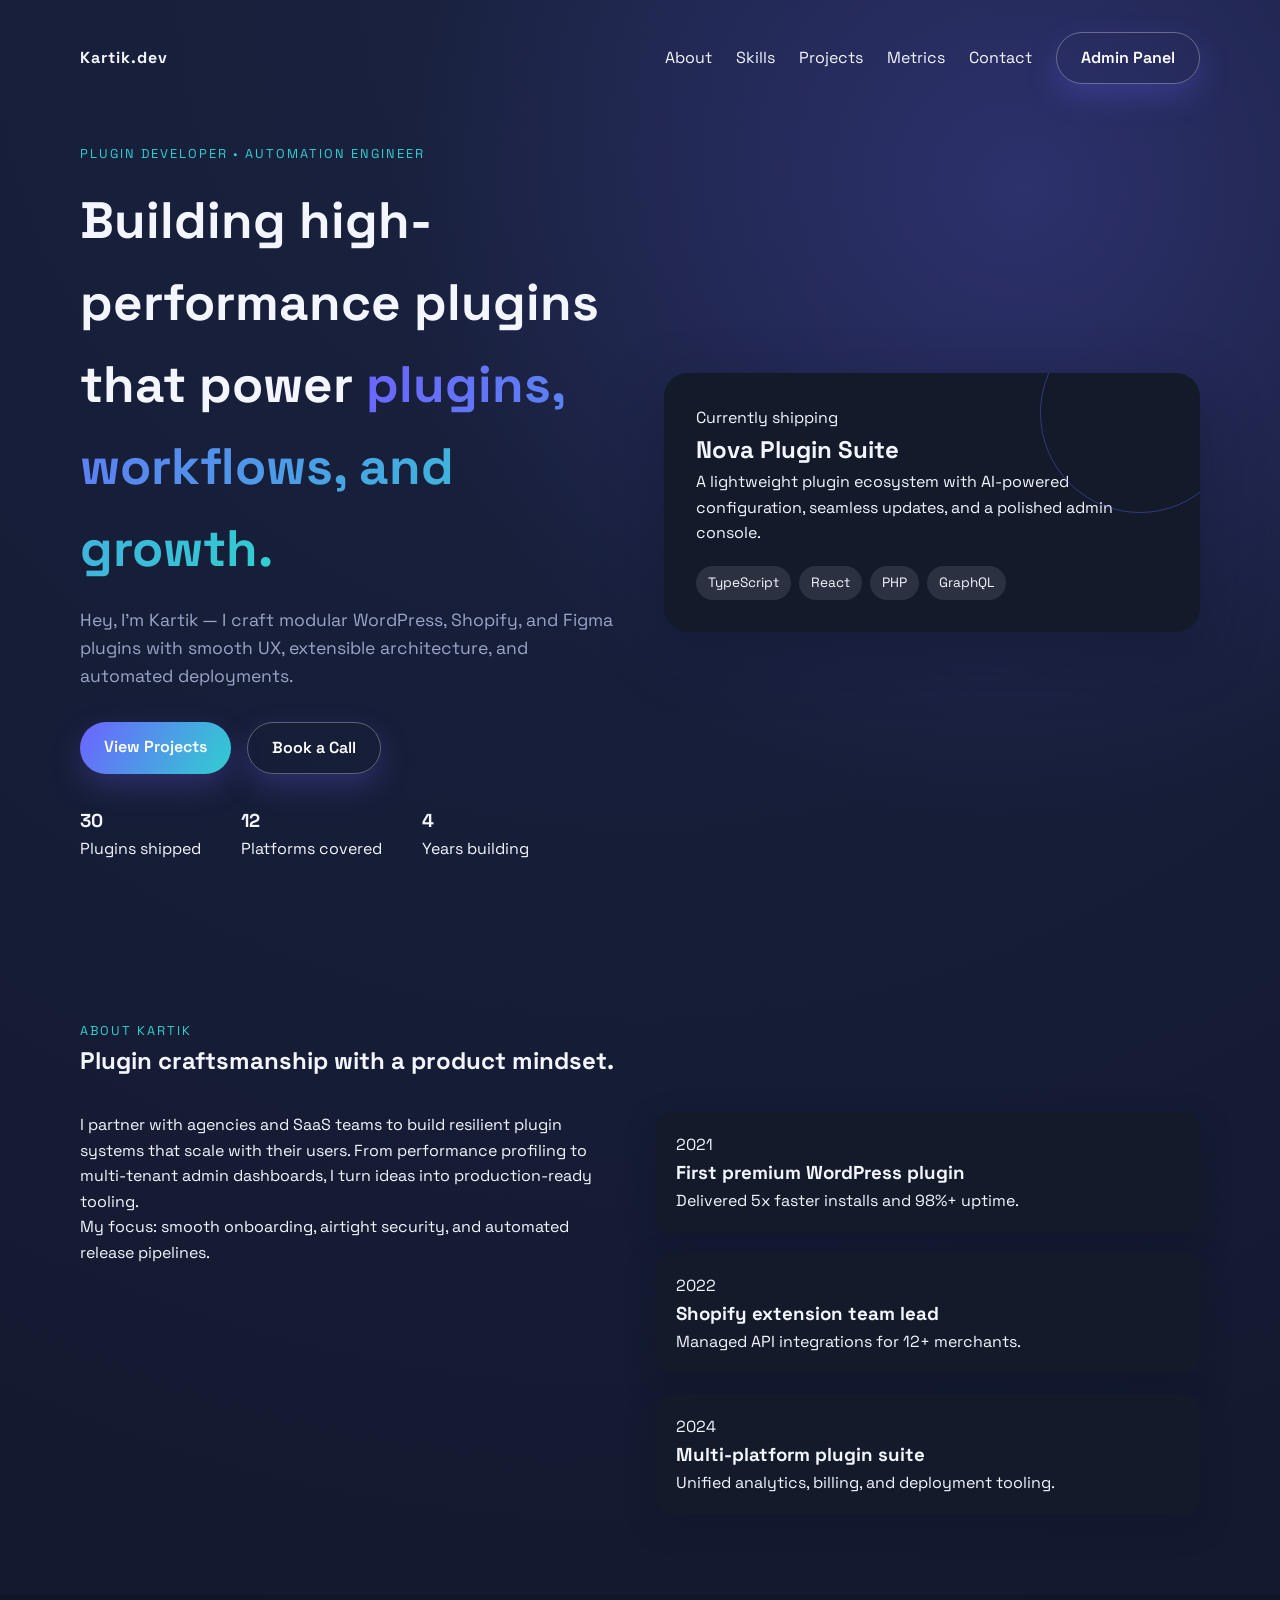
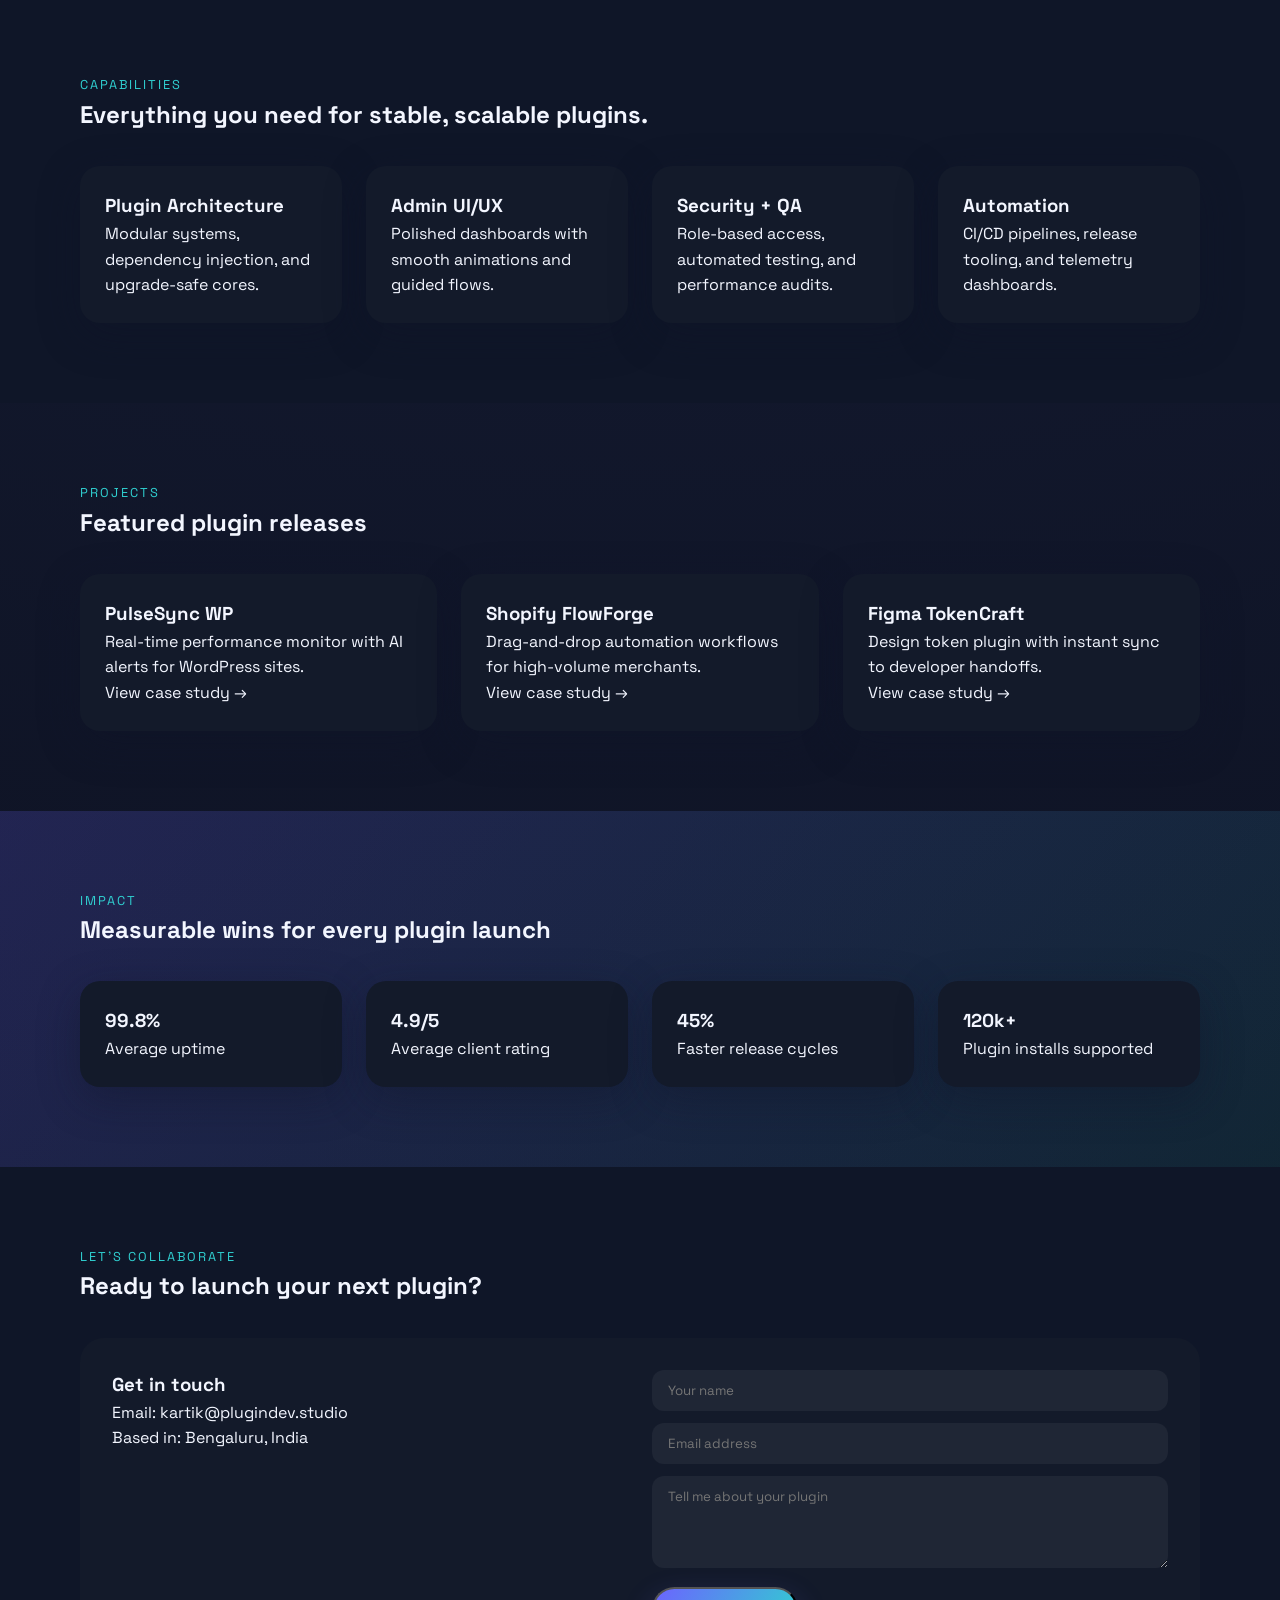
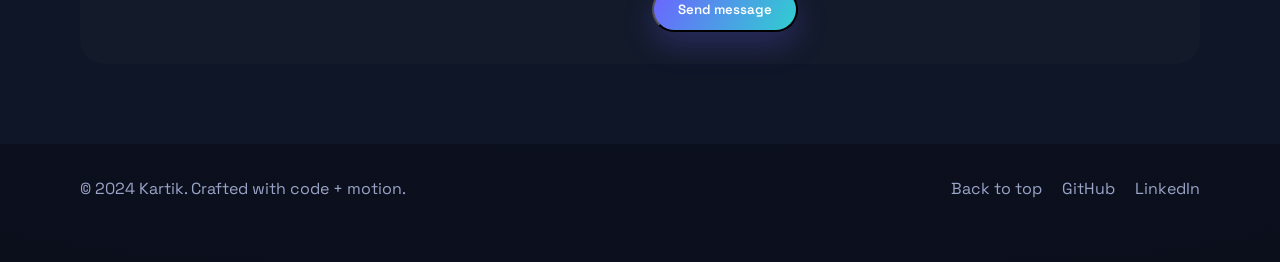
==== index.html @ 2021bc75 "Add plugin developer portfolio site" ====
<!doctype html>
<html lang="en">
  <head>
    <meta charset="UTF-8" />
    <meta name="viewport" content="width=device-width, initial-scale=1" />
    <title>Kartik | Plugin Developer Portfolio</title>
    <link rel="stylesheet" href="styles.css" />
    <link rel="preconnect" href="https://fonts.googleapis.com" />
    <link rel="preconnect" href="https://fonts.gstatic.com" crossorigin />
    <link
      href="https://fonts.googleapis.com/css2?family=Space+Grotesk:wght@400;500;600;700&display=swap"
      rel="stylesheet"
    />
  </head>
  <body>
    <header class="hero" id="top">
      <nav class="nav">
        <div class="logo">Kartik.dev</div>
        <div class="nav-links">
          <a href="#about">About</a>
          <a href="#skills">Skills</a>
          <a href="#projects">Projects</a>
          <a href="#metrics">Metrics</a>
          <a href="#contact">Contact</a>
          <a class="button ghost" href="admin.html">Admin Panel</a>
        </div>
      </nav>
      <div class="hero-content">
        <div class="hero-text">
          <p class="eyebrow">Plugin Developer • Automation Engineer</p>
          <h1>
            Building high-performance plugins that power
            <span class="gradient-text">plugins, workflows, and growth.</span>
          </h1>
          <p class="lead">
            Hey, I’m Kartik — I craft modular WordPress, Shopify, and Figma plugins
            with smooth UX, extensible architecture, and automated deployments.
          </p>
          <div class="hero-actions">
            <a class="button" href="#projects">View Projects</a>
            <a class="button ghost" href="#contact">Book a Call</a>
          </div>
          <div class="hero-stats">
            <div>
              <h3 class="counter" data-target="38">0</h3>
              <p>Plugins shipped</p>
            </div>
            <div>
              <h3 class="counter" data-target="12">0</h3>
              <p>Platforms covered</p>
            </div>
            <div>
              <h3 class="counter" data-target="4">0</h3>
              <p>Years building</p>
            </div>
          </div>
        </div>
        <div class="hero-card">
          <div class="pulse-ring"></div>
          <div class="card-content">
            <p class="card-label">Currently shipping</p>
            <h2>Nova Plugin Suite</h2>
            <p>
              A lightweight plugin ecosystem with AI-powered configuration,
              seamless updates, and a polished admin console.
            </p>
            <div class="badge-group">
              <span>TypeScript</span>
              <span>React</span>
              <span>PHP</span>
              <span>GraphQL</span>
            </div>
          </div>
        </div>
      </div>
    </header>

    <main>
      <section class="section fade-in" id="about">
        <div class="section-header">
          <p class="eyebrow">About Kartik</p>
          <h2>Plugin craftsmanship with a product mindset.</h2>
        </div>
        <div class="about-grid">
          <div>
            <p>
              I partner with agencies and SaaS teams to build resilient plugin
              systems that scale with their users. From performance profiling to
              multi-tenant admin dashboards, I turn ideas into production-ready
              tooling.
            </p>
            <p>
              My focus: smooth onboarding, airtight security, and automated
              release pipelines.
            </p>
          </div>
          <div class="timeline">
            <div class="timeline-item">
              <span>2021</span>
              <h3>First premium WordPress plugin</h3>
              <p>Delivered 5x faster installs and 98%+ uptime.</p>
            </div>
            <div class="timeline-item">
              <span>2022</span>
              <h3>Shopify extension team lead</h3>
              <p>Managed API integrations for 12+ merchants.</p>
            </div>
            <div class="timeline-item">
              <span>2024</span>
              <h3>Multi-platform plugin suite</h3>
              <p>Unified analytics, billing, and deployment tooling.</p>
            </div>
          </div>
        </div>
      </section>

      <section class="section highlight" id="skills">
        <div class="section-header">
          <p class="eyebrow">Capabilities</p>
          <h2>Everything you need for stable, scalable plugins.</h2>
        </div>
        <div class="skills-grid">
          <article class="skill-card">
            <h3>Plugin Architecture</h3>
            <p>Modular systems, dependency injection, and upgrade-safe cores.</p>
          </article>
          <article class="skill-card">
            <h3>Admin UI/UX</h3>
            <p>Polished dashboards with smooth animations and guided flows.</p>
          </article>
          <article class="skill-card">
            <h3>Security + QA</h3>
            <p>Role-based access, automated testing, and performance audits.</p>
          </article>
          <article class="skill-card">
            <h3>Automation</h3>
            <p>CI/CD pipelines, release tooling, and telemetry dashboards.</p>
          </article>
        </div>
      </section>

      <section class="section" id="projects">
        <div class="section-header">
          <p class="eyebrow">Projects</p>
          <h2>Featured plugin releases</h2>
        </div>
        <div class="project-grid">
          <article class="project-card">
            <h3>PulseSync WP</h3>
            <p>Real-time performance monitor with AI alerts for WordPress sites.</p>
            <a href="#contact">View case study →</a>
          </article>
          <article class="project-card">
            <h3>Shopify FlowForge</h3>
            <p>Drag-and-drop automation workflows for high-volume merchants.</p>
            <a href="#contact">View case study →</a>
          </article>
          <article class="project-card">
            <h3>Figma TokenCraft</h3>
            <p>Design token plugin with instant sync to developer handoffs.</p>
            <a href="#contact">View case study →</a>
          </article>
        </div>
      </section>

      <section class="section metrics" id="metrics">
        <div class="section-header">
          <p class="eyebrow">Impact</p>
          <h2>Measurable wins for every plugin launch</h2>
        </div>
        <div class="metrics-grid">
          <div class="metric-card">
            <h3>99.8%</h3>
            <p>Average uptime</p>
          </div>
          <div class="metric-card">
            <h3>4.9/5</h3>
            <p>Average client rating</p>
          </div>
          <div class="metric-card">
            <h3>45%</h3>
            <p>Faster release cycles</p>
          </div>
          <div class="metric-card">
            <h3>120k+</h3>
            <p>Plugin installs supported</p>
          </div>
        </div>
      </section>

      <section class="section contact" id="contact">
        <div class="section-header">
          <p class="eyebrow">Let’s collaborate</p>
          <h2>Ready to launch your next plugin?</h2>
        </div>
        <div class="contact-card">
          <div>
            <h3>Get in touch</h3>
            <p>Email: kartik@plugindev.studio</p>
            <p>Based in: Bengaluru, India</p>
          </div>
          <form>
            <input type="text" placeholder="Your name" />
            <input type="email" placeholder="Email address" />
            <textarea rows="4" placeholder="Tell me about your plugin"></textarea>
            <button class="button" type="submit">Send message</button>
          </form>
        </div>
      </section>
    </main>

    <footer class="footer">
      <p>© 2024 Kartik. Crafted with code + motion.</p>
      <div class="footer-links">
        <a href="#top">Back to top</a>
        <a href="https://github.com/">GitHub</a>
        <a href="https://www.linkedin.com/">LinkedIn</a>
      </div>
    </footer>

    <script src="script.js"></script>
  </body>
</html>
---- styles.css ----
:root {
  --bg: #0b0f1c;
  --card: #131a2a;
  --accent: #6c63ff;
  --accent-2: #30cfd0;
  --text: #f3f6ff;
  --muted: #9aa4c7;
  --shadow: rgba(15, 20, 40, 0.4);
}

* {
  box-sizing: border-box;
  margin: 0;
  padding: 0;
  font-family: "Space Grotesk", sans-serif;
}

body {
  background: radial-gradient(circle at top, #1a2240, var(--bg));
  color: var(--text);
  line-height: 1.6;
}

a {
  color: inherit;
  text-decoration: none;
}

.hero {
  min-height: 90vh;
  padding: 32px 80px 80px;
  position: relative;
  overflow: hidden;
}

.hero::after {
  content: "";
  position: absolute;
  inset: 0;
  background: radial-gradient(circle at 80% 20%, rgba(108, 99, 255, 0.25), transparent 50%);
  z-index: 0;
}

.nav {
  position: relative;
  z-index: 2;
  display: flex;
  align-items: center;
  justify-content: space-between;
  margin-bottom: 60px;
}

.logo {
  font-weight: 700;
  letter-spacing: 1px;
}

.nav-links {
  display: flex;
  gap: 24px;
  align-items: center;
}

.button {
  padding: 12px 24px;
  border-radius: 999px;
  background: linear-gradient(120deg, var(--accent), var(--accent-2));
  color: white;
  font-weight: 600;
  box-shadow: 0 12px 30px rgba(108, 99, 255, 0.25);
  transition: transform 0.3s ease, box-shadow 0.3s ease;
}

.button:hover {
  transform: translateY(-3px) scale(1.02);
  box-shadow: 0 16px 40px rgba(48, 207, 208, 0.35);
}

.button.ghost {
  background: transparent;
  border: 1px solid rgba(255, 255, 255, 0.3);
}

.hero-content {
  position: relative;
  z-index: 2;
  display: grid;
  grid-template-columns: repeat(auto-fit, minmax(280px, 1fr));
  gap: 48px;
  align-items: center;
}

.hero-text h1 {
  font-size: clamp(2.5rem, 4vw, 4rem);
  margin: 16px 0;
}

.gradient-text {
  background: linear-gradient(120deg, var(--accent), var(--accent-2));
  -webkit-background-clip: text;
  color: transparent;
}

.lead {
  font-size: 1.1rem;
  color: var(--muted);
}

.hero-actions {
  margin: 32px 0;
  display: flex;
  gap: 16px;
}

.hero-stats {
  display: flex;
  gap: 40px;
}

.hero-card {
  position: relative;
  background: var(--card);
  padding: 32px;
  border-radius: 24px;
  box-shadow: 0 20px 60px var(--shadow);
  overflow: hidden;
}

.pulse-ring {
  position: absolute;
  width: 200px;
  height: 200px;
  border-radius: 50%;
  border: 1px solid rgba(108, 99, 255, 0.4);
  top: -60px;
  right: -40px;
  animation: pulse 3s infinite;
}

.badge-group {
  display: flex;
  flex-wrap: wrap;
  gap: 8px;
  margin-top: 20px;
}

.badge-group span {
  padding: 6px 12px;
  border-radius: 999px;
  background: rgba(255, 255, 255, 0.1);
  font-size: 0.85rem;
}

.section {
  padding: 80px;
}

.section.highlight {
  background: #0f1628;
}

.section-header {
  margin-bottom: 32px;
}

.eyebrow {
  text-transform: uppercase;
  font-size: 0.8rem;
  letter-spacing: 2px;
  color: var(--accent-2);
}

.about-grid {
  display: grid;
  grid-template-columns: repeat(auto-fit, minmax(260px, 1fr));
  gap: 32px;
}

.timeline {
  display: grid;
  gap: 20px;
}

.timeline-item {
  background: var(--card);
  padding: 20px;
  border-radius: 16px;
  box-shadow: 0 10px 30px var(--shadow);
  transition: transform 0.3s ease;
}

.timeline-item:hover {
  transform: translateY(-6px);
}

.skills-grid,
.project-grid,
.metrics-grid {
  display: grid;
  grid-template-columns: repeat(auto-fit, minmax(220px, 1fr));
  gap: 24px;
}

.skill-card,
.project-card,
.metric-card {
  background: var(--card);
  padding: 24px;
  border-radius: 20px;
  box-shadow: 0 12px 40px var(--shadow);
  transition: transform 0.3s ease, border 0.3s ease;
  border: 1px solid transparent;
}

.skill-card:hover,
.project-card:hover,
.metric-card:hover {
  transform: translateY(-8px);
  border-color: rgba(108, 99, 255, 0.5);
}

.metrics {
  background: linear-gradient(130deg, rgba(108, 99, 255, 0.2), rgba(48, 207, 208, 0.1));
}

.contact {
  background: #0f1628;
}

.contact-card {
  display: grid;
  grid-template-columns: repeat(auto-fit, minmax(240px, 1fr));
  gap: 24px;
  background: var(--card);
  padding: 32px;
  border-radius: 24px;
}

.contact input,
.contact textarea {
  width: 100%;
  margin-bottom: 12px;
  padding: 12px 16px;
  border-radius: 12px;
  border: none;
  background: rgba(255, 255, 255, 0.05);
  color: var(--text);
}

.footer {
  padding: 32px 80px 60px;
  display: flex;
  justify-content: space-between;
  color: var(--muted);
}

.footer-links {
  display: flex;
  gap: 20px;
}

.fade-in {
  opacity: 0;
  transform: translateY(20px);
  transition: opacity 0.6s ease, transform 0.6s ease;
}

.fade-in.show {
  opacity: 1;
  transform: translateY(0);
}

.admin-body {
  padding: 40px 80px;
  background: linear-gradient(160deg, #0d1224, #111a33);
}

.admin-header {
  display: flex;
  justify-content: space-between;
  align-items: flex-start;
  gap: 24px;
  margin-bottom: 40px;
}

.admin-grid {
  display: grid;
  grid-template-columns: repeat(auto-fit, minmax(220px, 1fr));
  gap: 24px;
  margin-bottom: 40px;
}

.admin-card {
  background: var(--card);
  padding: 24px;
  border-radius: 18px;
  box-shadow: 0 12px 30px var(--shadow);
}

.admin-card .big {
  font-size: 2rem;
  margin: 8px 0;
}

.admin-card .muted {
  color: var(--muted);
}

.admin-table .table {
  background: var(--card);
  border-radius: 16px;
  overflow: hidden;
}

.table-row {
  display: grid;
  grid-template-columns: repeat(4, 1fr);
  padding: 16px 24px;
  border-bottom: 1px solid rgba(255, 255, 255, 0.05);
}

.table-row.header {
  background: rgba(255, 255, 255, 0.05);
  font-weight: 600;
}

.status {
  padding: 4px 10px;
  border-radius: 999px;
  font-size: 0.8rem;
  width: fit-content;
}

.status.success {
  background: rgba(48, 207, 208, 0.2);
  color: #30cfd0;
}

.status.warning {
  background: rgba(255, 190, 92, 0.2);
  color: #ffbe5c;
}

.status.info {
  background: rgba(108, 99, 255, 0.2);
  color: #6c63ff;
}

@keyframes pulse {
  0% {
    transform: scale(1);
    opacity: 0.7;
  }
  70% {
    transform: scale(1.2);
    opacity: 0.2;
  }
  100% {
    transform: scale(1.5);
    opacity: 0;
  }
}

@media (max-width: 900px) {
  .hero,
  .section,
  .footer,
  .admin-body {
    padding: 32px 24px;
  }

  .nav {
    flex-direction: column;
    align-items: flex-start;
    gap: 16px;
  }

  .hero-actions {
    flex-direction: column;
  }

  .hero-stats {
    flex-direction: column;
    gap: 16px;
  }

  .footer {
    flex-direction: column;
    gap: 16px;
  }
}
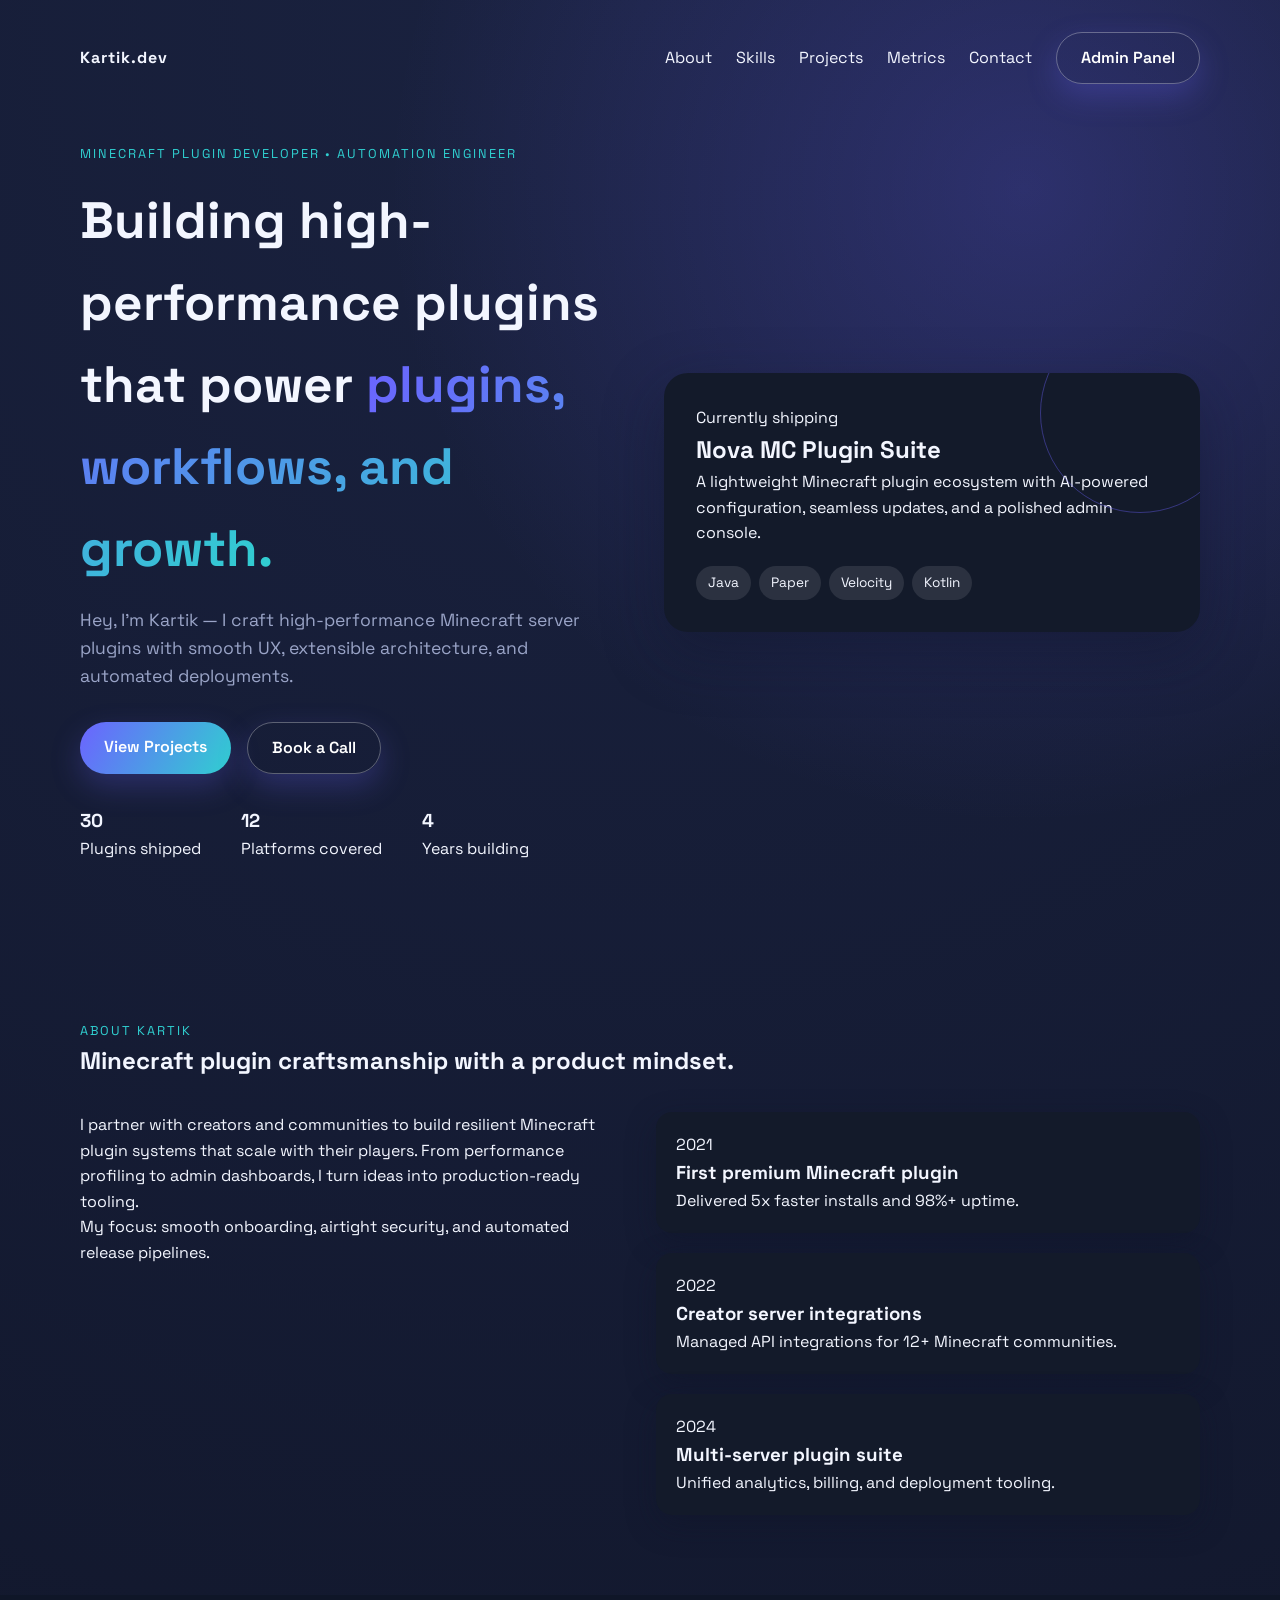
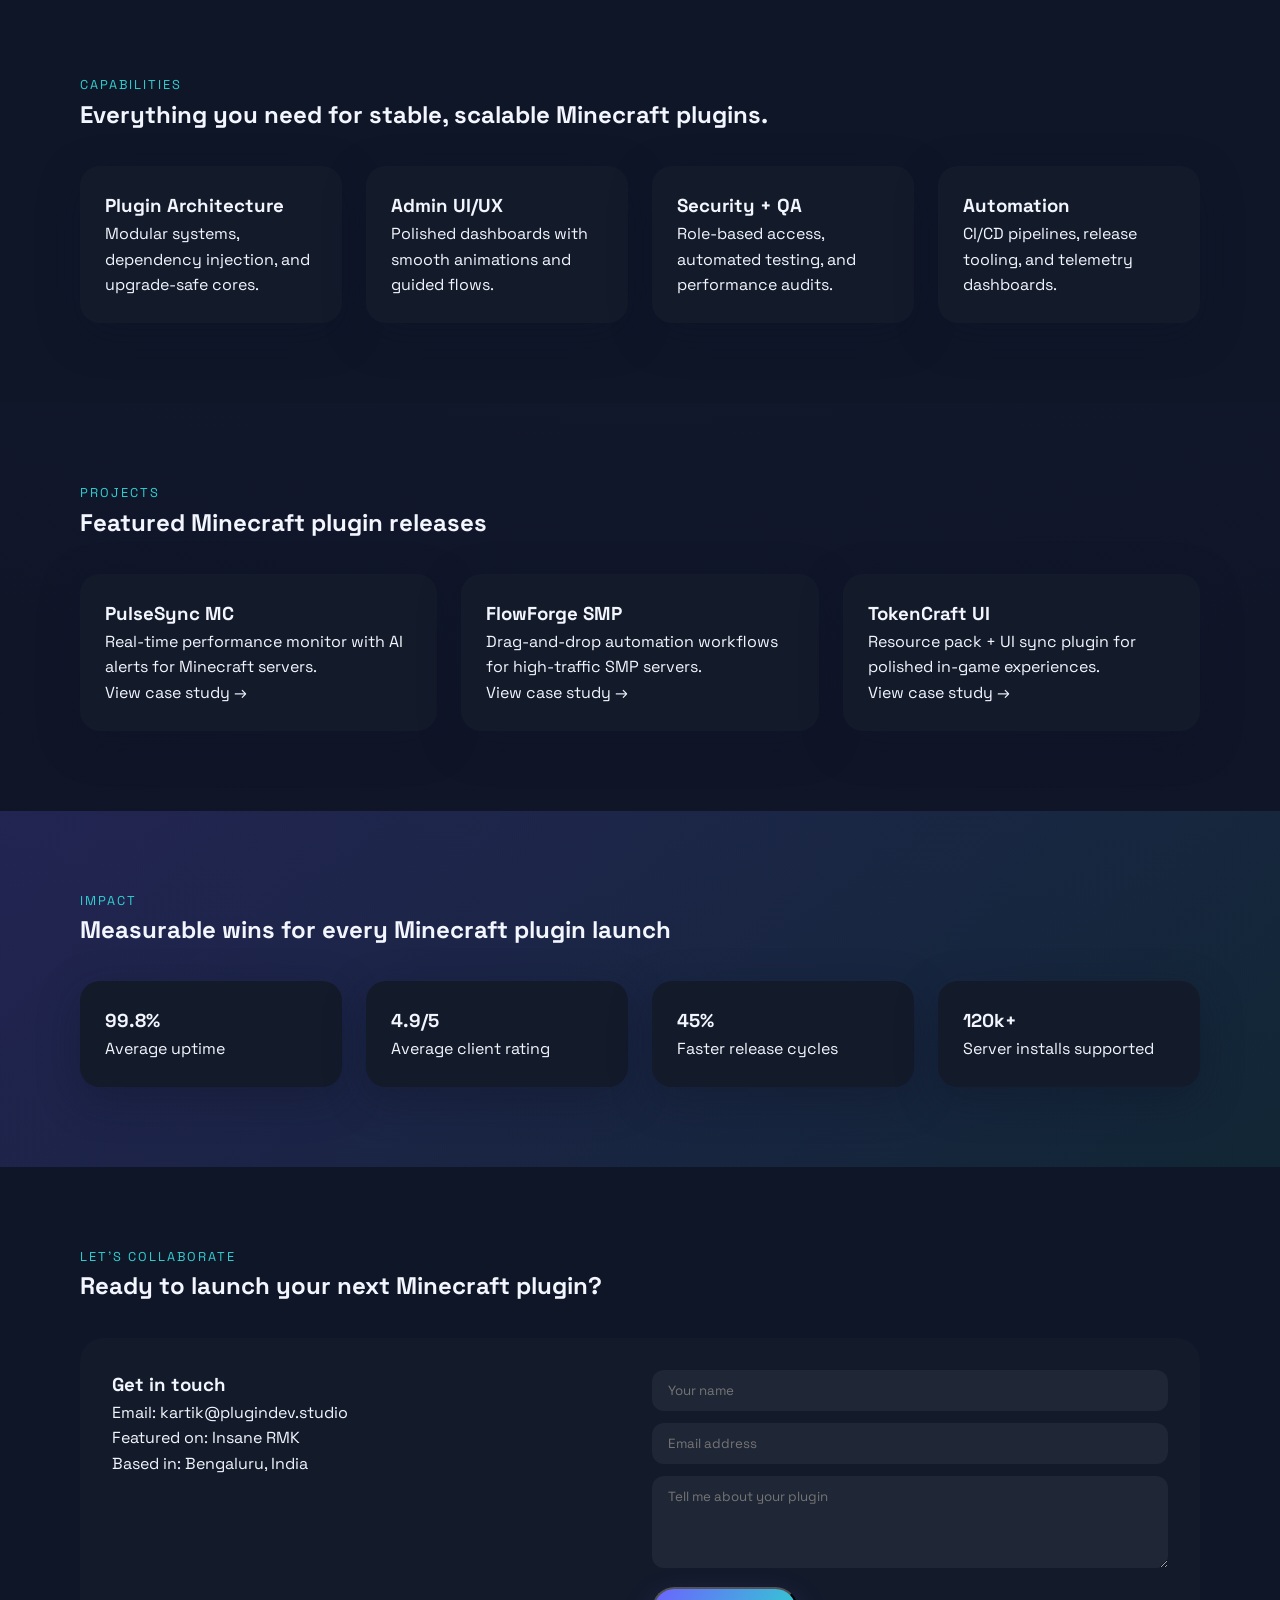
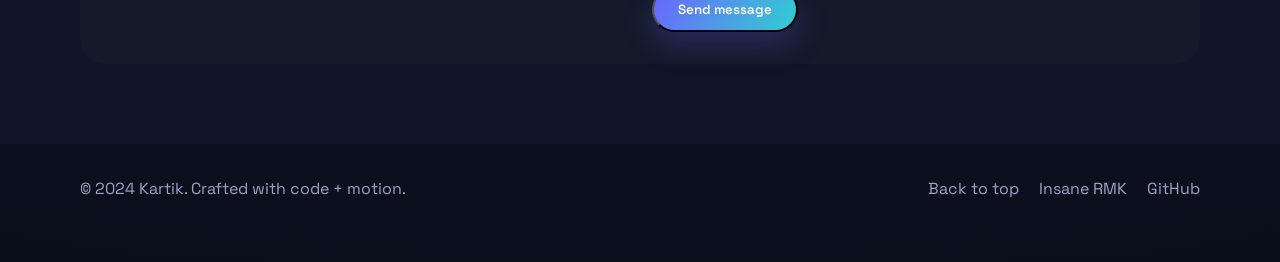
==== commit c7bd8e7b: "Refine portfolio for Minecraft plugins" ====
--- a/index.html
+++ b/index.html
@@ -27,13 +27,13 @@
       </nav>
       <div class="hero-content">
         <div class="hero-text">
-          <p class="eyebrow">Plugin Developer • Automation Engineer</p>
+          <p class="eyebrow">Minecraft Plugin Developer • Automation Engineer</p>
           <h1>
             Building high-performance plugins that power
             <span class="gradient-text">plugins, workflows, and growth.</span>
           </h1>
           <p class="lead">
-            Hey, I’m Kartik — I craft modular WordPress, Shopify, and Figma plugins
+            Hey, I’m Kartik — I craft high-performance Minecraft server plugins
             with smooth UX, extensible architecture, and automated deployments.
           </p>
           <div class="hero-actions">
@@ -59,16 +59,16 @@
           <div class="pulse-ring"></div>
           <div class="card-content">
             <p class="card-label">Currently shipping</p>
-            <h2>Nova Plugin Suite</h2>
+            <h2>Nova MC Plugin Suite</h2>
             <p>
-              A lightweight plugin ecosystem with AI-powered configuration,
+              A lightweight Minecraft plugin ecosystem with AI-powered configuration,
               seamless updates, and a polished admin console.
             </p>
             <div class="badge-group">
-              <span>TypeScript</span>
-              <span>React</span>
-              <span>PHP</span>
-              <span>GraphQL</span>
+              <span>Java</span>
+              <span>Paper</span>
+              <span>Velocity</span>
+              <span>Kotlin</span>
             </div>
           </div>
         </div>
@@ -79,15 +79,14 @@
       <section class="section fade-in" id="about">
         <div class="section-header">
           <p class="eyebrow">About Kartik</p>
-          <h2>Plugin craftsmanship with a product mindset.</h2>
+          <h2>Minecraft plugin craftsmanship with a product mindset.</h2>
         </div>
         <div class="about-grid">
           <div>
             <p>
-              I partner with agencies and SaaS teams to build resilient plugin
-              systems that scale with their users. From performance profiling to
-              multi-tenant admin dashboards, I turn ideas into production-ready
-              tooling.
+              I partner with creators and communities to build resilient Minecraft
+              plugin systems that scale with their players. From performance profiling
+              to admin dashboards, I turn ideas into production-ready tooling.
             </p>
             <p>
               My focus: smooth onboarding, airtight security, and automated
@@ -97,17 +96,17 @@
           <div class="timeline">
             <div class="timeline-item">
               <span>2021</span>
-              <h3>First premium WordPress plugin</h3>
+              <h3>First premium Minecraft plugin</h3>
               <p>Delivered 5x faster installs and 98%+ uptime.</p>
             </div>
             <div class="timeline-item">
               <span>2022</span>
-              <h3>Shopify extension team lead</h3>
-              <p>Managed API integrations for 12+ merchants.</p>
+              <h3>Creator server integrations</h3>
+              <p>Managed API integrations for 12+ Minecraft communities.</p>
             </div>
             <div class="timeline-item">
               <span>2024</span>
-              <h3>Multi-platform plugin suite</h3>
+              <h3>Multi-server plugin suite</h3>
               <p>Unified analytics, billing, and deployment tooling.</p>
             </div>
           </div>
@@ -117,7 +116,7 @@
       <section class="section highlight" id="skills">
         <div class="section-header">
           <p class="eyebrow">Capabilities</p>
-          <h2>Everything you need for stable, scalable plugins.</h2>
+          <h2>Everything you need for stable, scalable Minecraft plugins.</h2>
         </div>
         <div class="skills-grid">
           <article class="skill-card">
@@ -142,22 +141,22 @@
       <section class="section" id="projects">
         <div class="section-header">
           <p class="eyebrow">Projects</p>
-          <h2>Featured plugin releases</h2>
+          <h2>Featured Minecraft plugin releases</h2>
         </div>
         <div class="project-grid">
           <article class="project-card">
-            <h3>PulseSync WP</h3>
-            <p>Real-time performance monitor with AI alerts for WordPress sites.</p>
+            <h3>PulseSync MC</h3>
+            <p>Real-time performance monitor with AI alerts for Minecraft servers.</p>
             <a href="#contact">View case study →</a>
           </article>
           <article class="project-card">
-            <h3>Shopify FlowForge</h3>
-            <p>Drag-and-drop automation workflows for high-volume merchants.</p>
+            <h3>FlowForge SMP</h3>
+            <p>Drag-and-drop automation workflows for high-traffic SMP servers.</p>
             <a href="#contact">View case study →</a>
           </article>
           <article class="project-card">
-            <h3>Figma TokenCraft</h3>
-            <p>Design token plugin with instant sync to developer handoffs.</p>
+            <h3>TokenCraft UI</h3>
+            <p>Resource pack + UI sync plugin for polished in-game experiences.</p>
             <a href="#contact">View case study →</a>
           </article>
         </div>
@@ -166,7 +165,7 @@
       <section class="section metrics" id="metrics">
         <div class="section-header">
           <p class="eyebrow">Impact</p>
-          <h2>Measurable wins for every plugin launch</h2>
+          <h2>Measurable wins for every Minecraft plugin launch</h2>
         </div>
         <div class="metrics-grid">
           <div class="metric-card">
@@ -183,7 +182,7 @@
           </div>
           <div class="metric-card">
             <h3>120k+</h3>
-            <p>Plugin installs supported</p>
+            <p>Server installs supported</p>
           </div>
         </div>
       </section>
@@ -191,12 +190,13 @@
       <section class="section contact" id="contact">
         <div class="section-header">
           <p class="eyebrow">Let’s collaborate</p>
-          <h2>Ready to launch your next plugin?</h2>
+          <h2>Ready to launch your next Minecraft plugin?</h2>
         </div>
         <div class="contact-card">
           <div>
             <h3>Get in touch</h3>
             <p>Email: kartik@plugindev.studio</p>
+            <p>Featured on: <a href="https://youtube.com/@insane_rmk">Insane RMK</a></p>
             <p>Based in: Bengaluru, India</p>
           </div>
           <form>
@@ -213,8 +213,8 @@
       <p>© 2024 Kartik. Crafted with code + motion.</p>
       <div class="footer-links">
         <a href="#top">Back to top</a>
+        <a href="https://youtube.com/@insane_rmk">Insane RMK</a>
         <a href="https://github.com/">GitHub</a>
-        <a href="https://www.linkedin.com/">LinkedIn</a>
       </div>
     </footer>
 
